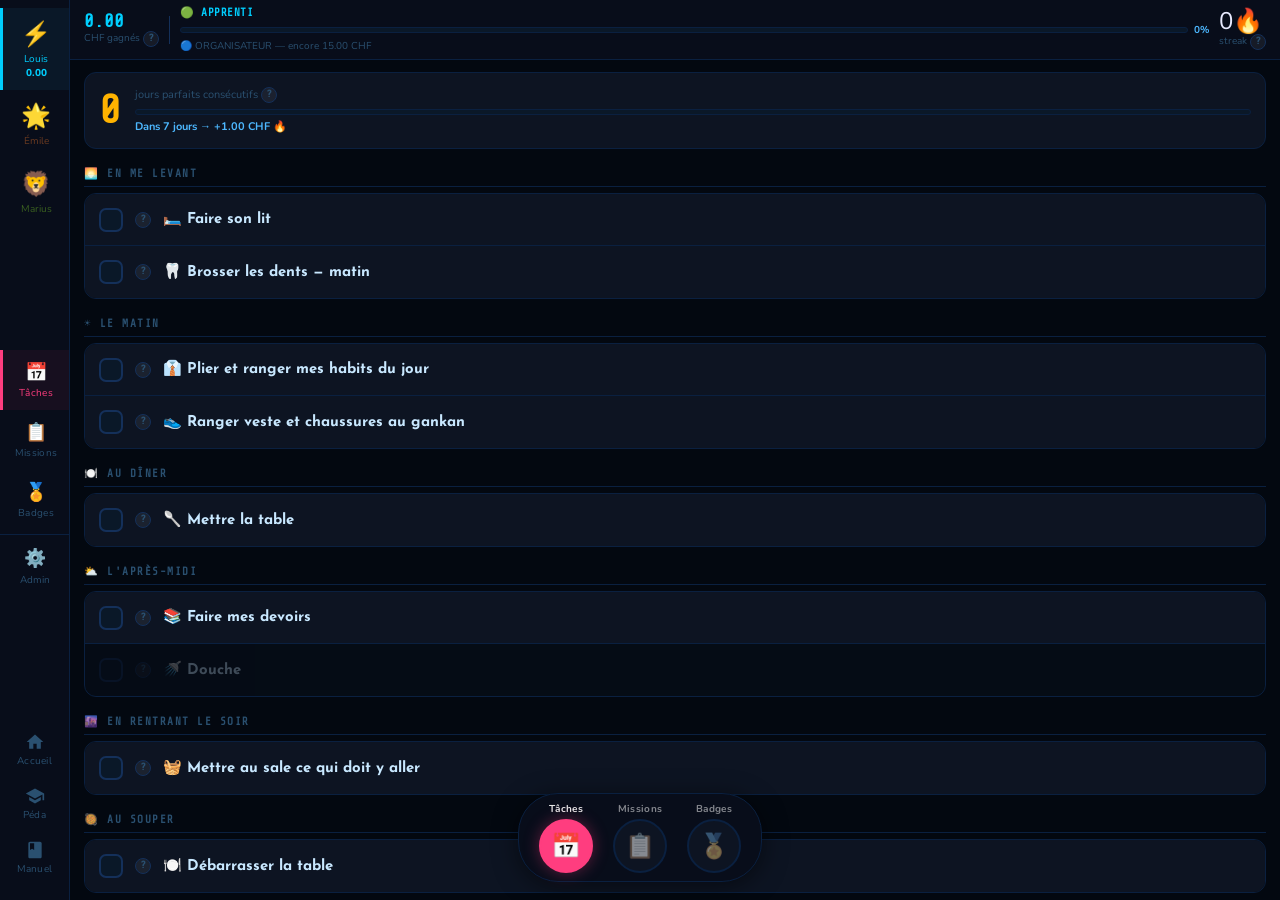
==== app.html @ 3df0d524 "Deploy from MissionsHeroes@04bb493" ====
<!DOCTYPE html>
<html lang="fr">
<head>
  <meta charset="UTF-8">
  <meta name="viewport" content="width=device-width, initial-scale=1.0, user-scalable=no">
  <meta name="mobile-web-app-capable" content="yes">
  <meta name="apple-mobile-web-app-capable" content="yes">
  <meta name="theme-color" content="#00cfff">
  <title>Missions Heroes</title>
  <link rel="icon" href="data:image/svg+xml,<svg xmlns='http://www.w3.org/2000/svg' viewBox='0 0 100 100'><text y='.9em' font-size='90'>⚡</text></svg>">
  <link rel="manifest" href="manifest.json">
  <link rel="apple-touch-icon" href="icons/icon-192.png">
  <link href="https://fonts.googleapis.com/css2?family=Share+Tech+Mono&family=Josefin+Sans:wght@300;600&family=Righteous&family=Nunito:wght@400;700;800&family=Baloo+2:wght@400;700&family=Patrick+Hand&family=Geist:wght@600&family=Roboto+Condensed:wght@300&family=Open+Sans&display=swap" rel="stylesheet">
  <link rel="stylesheet" href="css/base.css">
  <link rel="stylesheet" href="css/themes.css">
  <link rel="stylesheet" href="css/layout.css">
  <link rel="stylesheet" href="css/components.css">
  <link rel="stylesheet" href="css/backoffice.css">
  <link rel="stylesheet" href="css/modal.css">
  <style>
    .qnav{position:fixed;top:8px;right:8px;display:flex;gap:5px;z-index:100}
    .qnav a{display:flex;align-items:center;justify-content:center;width:32px;height:32px;border-radius:50%;background:#080d1a;border:1px solid var(--brd,#0a2040);text-decoration:none;transition:border-color .2s,transform .15s,box-shadow .2s}
    .qnav a:hover{border-color:var(--hi,#00cfff);transform:scale(1.1);box-shadow:0 0 12px rgba(0,207,255,.2)}
    .qnav svg{width:16px;height:16px;fill:var(--muted,#2a5070);transition:fill .2s}
    .qnav a:hover svg{fill:var(--hi,#00cfff)}
    @media(orientation:landscape)and (min-width:700px){.qnav{display:none}}
  </style>
  <script defer src="https://analytics.iteract.ch/script.js"
    data-website-id=""></script>
  <script>
    document.querySelector('[data-website-id]').dataset.websiteId =
      location.hostname === 'missionsheroes.iteract.ch'
        ? '03001dbe-81f6-4b23-8f95-ed7e207df4ad'
        : '4483a812-2f12-49d3-9d0b-b7014df81b40';
  </script>
</head>
<body>

<nav class="qnav">
  <a href="index.html" title="Accueil"><svg viewBox="0 0 24 24"><path d="M10 20v-6h4v6h5v-8h3L12 3 2 12h3v8z"/></svg></a>
  <a href="site/approche_pedagogique.html" title="Pédagogie"><svg viewBox="0 0 24 24"><path d="M5 13.18v4L12 21l7-3.82v-4L12 17l-7-3.82zM12 3 1 9l11 6 9-4.91V17h2V9L12 3z"/></svg></a>
  <a href="site/manuel-parents.html" title="Manuel parents"><svg viewBox="0 0 24 24"><path d="M18 2H6c-1.1 0-2 .9-2 2v16c0 1.1.9 2 2 2h12c1.1 0 2-.9 2-2V4c0-1.1-.9-2-2-2zM6 4h5v8l-2.5-1.5L6 12V4z"/></svg></a>
</nav>

<!-- ═══ Loader (visible until app is ready) ═══ -->
<div id="loader" style="position:fixed;inset:0;background:#030810;display:flex;align-items:center;justify-content:center;z-index:9999;flex-direction:column">
  <div class="loader-emoji" style="font-size:48px">⚡</div>
  <div class="loader-text" style="color:#00cfff;font-family:'Share Tech Mono',monospace;margin-top:12px;font-size:14px">Chargement...</div>
</div>

<!-- ═══ App shell ═══ -->
<div id="app" class="theme-louis">

  <!-- Sidebar (landscape only) -->
  <div id="sidebar">
    <div id="sidebar-children"></div>
    <div class="side-sep"></div>
    <div id="sidebar-sections"></div>
    <div class="side-admin" onclick="openAdmin()" title="Back office">
      <span style="font-size:var(--fs-xl)">⚙️</span>
      <span style="font-size:var(--fs-xs);color:var(--muted);display:block;margin-top:2px">Admin</span>
    </div>
    <div class="side-sep"></div>
    <div class="side-links">
      <a href="index.html" class="side-link" title="Accueil"><svg viewBox="0 0 24 24"><path d="M10 20v-6h4v6h5v-8h3L12 3 2 12h3v8z"/></svg><span>Accueil</span></a>
      <a href="site/approche_pedagogique.html" class="side-link" title="Pédagogie"><svg viewBox="0 0 24 24"><path d="M5 13.18v4L12 21l7-3.82v-4L12 17l-7-3.82zM12 3 1 9l11 6 9-4.91V17h2V9L12 3z"/></svg><span>Péda</span></a>
      <a href="site/manuel-parents.html" class="side-link" title="Manuel parents"><svg viewBox="0 0 24 24"><path d="M18 2H6c-1.1 0-2 .9-2 2v16c0 1.1.9 2 2 2h12c1.1 0 2-.9 2-2V4c0-1.1-.9-2-2-2zM6 4h5v8l-2.5-1.5L6 12V4z"/></svg><span>Manuel</span></a>
    </div>
  </div>

  <!-- Right col (portrait: full width, landscape: content area) -->
  <div id="right-col">

    <!-- Chrome -->
    <div id="chrome">
      <div id="child-tabs"></div>
      <div id="stats-bar">
        <div>
          <div class="sb-chf" id="sb-chf">0.00</div>
          <div style="font-size:var(--fs-xs);color:var(--muted);margin-top:1px">CHF gagnés <button class="tip-btn" data-tip="Total cumulé depuis le début — ne diminue pas quand tu dépenses">?</button></div>
        </div>
        <div class="sb-sep"></div>
        <div class="sb-level">
          <div class="sb-lvl-name" id="sb-lvl"></div>
          <div class="sb-prog-row">
            <div class="sb-prog-track">
              <div class="sb-prog-fill" id="sb-bar" style="width:0%"></div>
            </div>
            <div class="sb-prog-pct" id="sb-pct">0%</div>
          </div>
          <div style="font-size:var(--fs-xs);color:var(--muted);margin-top:2px" id="sb-next"></div>
        </div>
        <div>
          <div class="sb-streak" id="sb-streak">0🔥</div>
          <div class="sb-streak-lbl">streak <button class="tip-btn" data-tip="Journées parfaites consécutives — objectif configurable dans le back office">?</button></div>
        </div>
        <span id="offline-badge" style="display:none;background:#ff3d7f;color:#fff;font-size:9px;padding:2px 6px;border-radius:4px;font-weight:700;align-self:center">OFFLINE</span>
      </div>
      <div id="section-nav"></div>
    </div>

    <!-- Bottom nav -->
    <div id="bottom-nav"></div>

    <!-- Content -->
    <div id="content-wrap">
      <div id="main"></div>
    </div>

  </div>

</div>

<!-- Back office -->
<div id="backoffice"></div>

<!-- BO Modal -->
<div id="bo-modal-ov"></div>

<!-- PIN Modal -->
<div class="overlay" id="pin-ov">
  <div class="modal">
    <div class="modal-icon">🔐</div>
    <div class="modal-title">CODE PARENT</div>
    <div class="modal-sub" id="pin-lbl"></div>
    <div class="pin-dots">
      <div class="pin-dot" id="d0"></div><div class="pin-dot" id="d1"></div>
      <div class="pin-dot" id="d2"></div><div class="pin-dot" id="d3"></div>
    </div>
    <div class="pin-err" id="pin-err"></div>
    <div class="keypad">
      <button class="k-btn" onclick="kp('1')">1</button><button class="k-btn" onclick="kp('2')">2</button><button class="k-btn" onclick="kp('3')">3</button>
      <button class="k-btn" onclick="kp('4')">4</button><button class="k-btn" onclick="kp('5')">5</button><button class="k-btn" onclick="kp('6')">6</button>
      <button class="k-btn" onclick="kp('7')">7</button><button class="k-btn" onclick="kp('8')">8</button><button class="k-btn" onclick="kp('9')">9</button>
      <button class="k-btn ghost"></button><button class="k-btn" onclick="kp('0')">0</button><button class="k-btn" onclick="kpDel()">⌫</button>
    </div>
    <div id="pin-actions" style="display:none;margin-bottom:12px">
      <div style="font-size:var(--fs-sm);color:#2a5070;margin-bottom:8px">PIN correct — que faire ?</div>
      <div style="display:flex;gap:8px">
        <button style="flex:1;padding:12px;background:#00e676;color:#000;border:none;border-radius:10px;font-family:var(--font-body,'Nunito',sans-serif);font-size:var(--fs-lg);font-weight:800;cursor:pointer" onclick="pinAction('validate')">✅ Valider</button><button class="tip-btn" data-tip="Confirmer que la mission est faite — les CHF sont crédités" style="margin-left:4px">?</button>
        <button style="flex:1;padding:12px;background:rgba(255,179,0,.15);color:#ffb300;border:1px solid #ffb300;border-radius:10px;font-family:var(--font-body,'Nunito',sans-serif);font-size:var(--fs-lg);font-weight:800;cursor:pointer" onclick="pinAction('redo')">↩️ Refaire</button><button class="tip-btn" data-tip="La mission repasse à faire — rien n'est crédité" style="margin-left:4px">?</button>
      </div>
    </div>
    <button class="btn-cancel" onclick="closePin()">Annuler</button>
  </div>
</div>

<div class="toast" id="toast"></div>

<script src="js/config.js"></script>
<script src="js/storage.js"></script>
<script src="js/data.js"></script>
<script src="js/migration.js"></script>
<script src="js/state.js"></script>
<script src="js/helpers.js"></script>
<script src="js/emoji-picker.js"></script>
<script src="js/render.js"></script>
<script src="js/backoffice.js"></script>
<script src="js/actions.js"></script>
<script src="js/app.js"></script>
</body>
</html>
---- css/base.css ----
/* ══════════════════════════════════════════════
   FONT-SIZE SCALE (7 levels, min 10px)
══════════════════════════════════════════════ */
:root {
  --fs-hero: 40px;
  --fs-xxl: 24px;
  --fs-xl: 18px;
  --fs-lg: 15px;
  --fs-base: 13px;
  --fs-sm: 11px;
  --fs-xs: 10px;
}

/* ══════════════════════════════════════════════
   RESET & BASE
══════════════════════════════════════════════ */
*,*::before,*::after{box-sizing:border-box;margin:0;padding:0;-webkit-tap-highlight-color:transparent}
html,body{width:100%;height:100%;overflow:hidden;background:#030810}
body{font-family:'Nunito',sans-serif;color:#e8eaff;font-size:19px}

/* Scrollbar */
::-webkit-scrollbar { width: 3px; }
::-webkit-scrollbar-track { background: transparent; }
::-webkit-scrollbar-thumb { background: #0a2040; border-radius: 2px; }

/* ── Font-size utilities ─────────────────── */
.fs-hero { font-size: var(--fs-hero) !important; }
.fs-xxl  { font-size: var(--fs-xxl) !important; }
.fs-xl   { font-size: var(--fs-xl) !important; }
.fs-lg   { font-size: var(--fs-lg) !important; }
.fs-base { font-size: var(--fs-base) !important; }
.fs-sm   { font-size: var(--fs-sm) !important; }
.fs-xs   { font-size: var(--fs-xs) !important; }
---- css/themes.css ----
/* ══════════════════════════════════════════════
   CHILD THEMES
   Each child has their own CSS palette
══════════════════════════════════════════════ */

/* Louis — Techno Blue */
.theme-louis {
  --bg:       #030810;
  --surf:     #080d1a;
  --card:     #0d1422;
  --brd:      #0a2040;
  --brd2:     #14305a;
  --hi:       #00cfff;
  --hi2:      #0088ff;
  --hi3:      #4db8ff;
  --acc:      #ff3d7f;
  --gold:     #00cfff;
  --text:     #c8e8ff;
  --muted:    #2a5070;
  --dim:      #0a1828;
  --bar:      linear-gradient(90deg,#003a8c,#0088ff,#00cfff);
  --lvlcolor: #00cfff;
  --font-title: 'Share Tech Mono', monospace;
  --font-body:  'Josefin Sans', sans-serif;
  --success:  #00e676;
  --danger:   #ff3d7f;
  --warning:  #ffb300;
}

/* Emile — Adventure Orange */
.theme-emile {
  --bg:       #1e0e06;
  --surf:     #2a1206;
  --card:     #331608;
  --brd:      #4a2010;
  --brd2:     #6a3020;
  --hi:       #ff9a40;
  --hi2:      #ff7a30;
  --hi3:      #ffb870;
  --acc:      #ff3d7f;
  --gold:     #ffb300;
  --text:     #ffd8a8;
  --muted:    #6a3a20;
  --dim:      #1e0e06;
  --bar:      linear-gradient(90deg,#8b3a10,#c04a10,#ff7a30);
  --lvlcolor: #ff9a40;
  --font-title: 'Righteous', sans-serif;
  --font-body:  'Nunito', sans-serif;
  --success:  #00e676;
  --danger:   #ff3d7f;
  --warning:  #ffb300;
}

/* Marius — Spring Farm */
.theme-marius {
  --bg:       #0e1a08;
  --surf:     #131f0a;
  --card:     #182610;
  --brd:      #2a5018;
  --brd2:     #3a6e20;
  --hi:       #8de84a;
  --hi2:      #5ab828;
  --hi3:      #c0f070;
  --acc:      #ff3d7f;
  --gold:     #e8d040;
  --text:     #c8f0a0;
  --muted:    #3a6020;
  --dim:      #0e1a08;
  --bar:      linear-gradient(90deg,#1a5010,#3a9020,#8de84a);
  --lvlcolor: #8de84a;
  --font-title: 'Baloo 2', sans-serif;
  --font-body:  'Patrick Hand', sans-serif;
  --success:  #00e676;
  --danger:   #ff3d7f;
  --warning:  #ffb300;
}
---- css/layout.css ----
/* ══════════════════════════════════════════════
   APP SHELL
══════════════════════════════════════════════ */
#app {
  display: flex;
  flex-direction: column;
  height: 100vh;
  background: var(--bg,#030810);
  transition: background .3s;
}

/* ── CHROME FIXE ─────────────────────────────── */
#chrome {
  flex-shrink: 0;
  display: flex;
  flex-direction: column;
  background: var(--surf,#080d1a);
  border-bottom: 1px solid var(--brd,#0a2040);
  z-index: 10;
  padding-top: 10px;
}

/* ── TOP NAV — child round buttons + admin ── */
#child-tabs {
  display: flex;
  align-items: flex-end;
  justify-content: center;
  gap: 14px;
  padding: 0 16px 10px;
}

.ctab-wrap {
  display: flex;
  flex-direction: column;
  align-items: center;
  gap: 3px;
  cursor: pointer;
}

.ctab {
  width: 58px;
  height: 58px;
  border-radius: 50%;
  background: var(--card,#0d1422);
  border: 2px solid var(--brd,#0a2040);
  display: flex;
  align-items: center;
  justify-content: center;
  transition: all .2s;
  position: relative;
  flex-shrink: 0;
}

.ctab.active {
  border-color: var(--hi,#00cfff);
  background: var(--dim,#0a1828);
  box-shadow: 0 0 14px rgba(0,207,255,.25), 0 0 0 3px rgba(0,207,255,.1);
}

.ctab.active::after {
  content: '';
  position: absolute;
  inset: -5px;
  border-radius: 50%;
  border: 1.5px solid var(--hi,#00cfff);
  opacity: .4;
  animation: ring-pulse 2s ease-in-out infinite;
}

@keyframes ring-pulse {
  0%,100% { transform: scale(1);    opacity: .4; }
  50%      { transform: scale(1.08); opacity: .15; }
}

.ctab-em  { font-size: var(--fs-xxl); line-height: 1; display: block; }
.ctab-nm  { font-size: var(--fs-xs); font-weight: 700; color: var(--muted,#2a5070); letter-spacing: .3px; display: block; }
.ctab-chf { font-size: var(--fs-xs); font-weight: 800; display: block; }
.ctab.active .ctab-nm { color: var(--hi,#00cfff); }

/* Admin parent button — uses BO theme colors via inline styles */
#admin-round {
  width: 58px;
  height: 58px;
  border-radius: 50%;
  background: var(--card,#0d1422);
  border: 2px solid var(--brd,#0a2040);
  display: flex;
  align-items: center;
  justify-content: center;
  transition: all .2s;
  flex-shrink: 0;
}

#admin-round:active { box-shadow: 0 0 12px rgba(255,179,0,.3); }
.ar-em  { font-size: var(--fs-xl); line-height: 1; }

/* Stats bar */
#stats-bar {
  display: flex;
  align-items: center;
  gap: 10px;
  padding: 10px 14px 8px;
  max-width: 100%;
  margin: 0 auto;
  width: 100%;
}

.sb-chf {
  font-family: var(--font-title,'Share Tech Mono',monospace);
  font-size: var(--fs-xxl);
  font-weight: 700;
  color: var(--hi,#00cfff);
  line-height: 1;
  white-space: nowrap;
}

.sb-sep {
  width: 1px;
  height: 28px;
  background: var(--brd2,#14305a);
  flex-shrink: 0;
}

.sb-level {
  flex: 1;
  min-width: 0;
}

.sb-lvl-name {
  font-family: var(--font-title,'Share Tech Mono',monospace);
  font-size: var(--fs-sm);
  font-weight: 700;
  color: var(--hi,#00cfff);
  letter-spacing: .5px;
  white-space: nowrap;
  overflow: hidden;
  text-overflow: ellipsis;
}

.sb-prog-row {
  display: flex;
  justify-content: space-between;
  align-items: center;
  gap: 6px;
  margin-top: 4px;
}

.sb-prog-track {
  flex: 1;
  height: 6px;
  background: var(--dim,#0a1828);
  border-radius: 3px;
  overflow: hidden;
  border: 1px solid var(--brd,#0a2040);
}

.sb-prog-fill {
  height: 100%;
  background: var(--bar);
  border-radius: 3px;
  box-shadow: 0 0 6px rgba(0,207,255,.3);
  transition: width .8s cubic-bezier(.4,0,.2,1);
}

.sb-prog-pct {
  font-size: var(--fs-xs);
  color: var(--hi3,#4db8ff);
  white-space: nowrap;
  font-weight: 700;
}

.sb-streak {
  font-size: var(--fs-xxl);
  line-height: 1;
  flex-shrink: 0;
}

.sb-streak-lbl {
  font-size: var(--fs-xs);
  color: var(--muted,#2a5070);
  text-align: center;
  margin-top: 1px;
}

/* Section nav — hidden, replaced by bottom nav */
#section-nav { display: none; }

/* ── BOTTOM NAV — 3 round section buttons ── */
#bottom-nav {
  position: fixed;
  bottom: 18px;
  left: 50%;
  transform: translateX(-50%);
  display: flex;
  gap: 20px;
  align-items: center;
  z-index: 50;
  background: var(--surf,#080d1a);
  border: 1px solid var(--brd,#0a2040);
  border-radius: 40px;
  padding: 8px 20px;
  box-shadow: 0 4px 24px rgba(0,0,0,.5);
  backdrop-filter: blur(8px);
}

.bnav-wrap {
  display: flex;
  flex-direction: column;
  align-items: center;
  gap: 3px;
  cursor: pointer;
}

.bnav-btn {
  width: 54px;
  height: 54px;
  border-radius: 50%;
  background: var(--card,#0d1422);
  border: 2px solid var(--brd,#0a2040);
  display: flex;
  align-items: center;
  justify-content: center;
  transition: all .2s;
  flex-shrink: 0;
}

.bnav-btn.active {
  background: var(--acc,#ff3d7f);
  border-color: var(--acc,#ff3d7f);
  box-shadow: 0 0 16px rgba(255,61,127,.35);
}

.bnav-btn.active .bnav-em { filter: none; }
.bnav-btn:not(.active) .bnav-em { filter: grayscale(.5); opacity: .5; }

.bnav-em  { font-size: var(--fs-xxl); line-height: 1; display: block; transition: all .2s; }
.bnav-lbl { font-size: var(--fs-xs); font-weight: 700; color: rgba(255,255,255,.5); display: block; letter-spacing: .3px; }
.bnav-lbl.active { color: rgba(255,255,255,.9); }

/* ── CONTENT AREA ────────────────────────────── */
#content-wrap {
  flex: 1;
  overflow: hidden;
  display: flex;
  position: relative;
}

#main {
  flex: 1;
  overflow-y: auto;
  overflow-x: hidden;
  -webkit-overflow-scrolling: touch;
}

.tab-pane { display: none; padding: 12px 14px 120px; max-width: 100%; margin: 0 auto; width: 100%; }
.tab-pane.active { display: block; }

/* ══════════════════════════════════════════════
   LANDSCAPE MODE — Sidebar left + compact top bar
══════════════════════════════════════════════ */
@media (orientation: landscape) {
  #app { flex-direction: row; }

  #sidebar {
    display: flex;
    flex-direction: column;
    width: 70px;
    flex-shrink: 0;
    background: var(--surf,#080d1a);
    border-right: 1px solid var(--brd,#0a2040);
    z-index: 10;
    padding: 8px 0;
  }

  .side-child {
    padding: 10px 6px;
    text-align: center;
    cursor: pointer;
    border-left: 3px solid transparent;
    transition: all .2s;
  }

  .side-child.active {
    border-left-color: var(--hi,#00cfff);
    background: rgba(0,207,255,.06);
  }

  .side-child-em  { font-size: var(--fs-xxl); display: block; }
  .side-child-nm  { font-size: var(--fs-xs); color: var(--muted,#2a5070); margin-top: 2px; display: block; }
  .side-child-chf { font-size: var(--fs-xs); color: var(--gold,#00cfff); font-weight: 800; display: block; }
  .side-child.active .side-child-nm { color: var(--hi,#00cfff); }

  .side-sep { flex: 1; }

  .side-section {
    padding: 10px 6px;
    text-align: center;
    cursor: pointer;
    border-left: 3px solid transparent;
    transition: all .2s;
  }

  .side-section.active {
    border-left-color: var(--acc,#ff3d7f);
    background: rgba(255,61,127,.06);
  }

  .side-section-em  { font-size: var(--fs-xl); display: block; }
  .side-section-lbl { font-size: var(--fs-xs); color: var(--muted,#2a5070); margin-top: 2px; display: block; letter-spacing: .3px; }
  .side-section.active .side-section-lbl { color: var(--acc,#ff3d7f); }

  .side-admin {
    padding: 10px 6px;
    text-align: center;
    cursor: pointer;
    border-top: 1px solid var(--brd,#0a2040);
    margin-top: 4px;
  }

  .side-links {
    padding: 4px 6px 8px;
    display: flex;
    flex-direction: column;
    gap: 2px;
  }
  .side-link {
    display: flex;
    flex-direction: column;
    align-items: center;
    padding: 8px 4px;
    text-decoration: none;
    border-radius: 6px;
    transition: background .15s;
  }
  .side-link:hover { background: rgba(0,207,255,.08); }
  .side-link svg { width: 20px; height: 20px; fill: var(--muted,#2a5070); transition: fill .2s; }
  .side-link:hover svg { fill: var(--hi,#00cfff); }
  .side-link span { font-size: var(--fs-xs); color: var(--muted,#2a5070); margin-top: 2px; display: block; letter-spacing: .3px; transition: color .2s; }
  .side-link:hover span { color: var(--hi,#00cfff); }

  /* Right column */
  #right-col {
    flex: 1;
    display: flex;
    flex-direction: column;
    overflow: hidden;
    min-width: 0;
  }

  #chrome {
    padding: 6px 14px 6px;
    flex-direction: row;
    align-items: center;
    gap: 12px;
  }

  #child-tabs  { display: none; }
  #section-nav { display: none; }

  #stats-bar {
    flex: 1;
    padding: 0;
  }

  .sb-chf { font-size: var(--fs-xl); }
}

/* Portrait: hide sidebar */
@media (orientation: portrait) {
  #sidebar    { display: none; }
  #right-col  { display: contents; }
}
---- css/components.css ----
/* ══════════════════════════════════════════════
   ACCORDION LEVELS
══════════════════════════════════════════════ */
.acc-level {
  margin-bottom: 10px;
  border-radius: 12px;
  overflow: hidden;
  border: 1px solid var(--brd,#0a2040);
}

.acc-hdr {
  display: flex;
  align-items: center;
  gap: 8px;
  padding: 12px 14px;
  cursor: pointer;
  background: var(--card,#0d1422);
  user-select: none;
  transition: background .15s;
  -webkit-tap-highlight-color: transparent;
  min-height: 52px;
}

.acc-hdr:active { background: var(--dim,#0a1828); }
.acc-level.locked .acc-hdr { opacity: .5; }

.acc-dot {
  width: 8px; height: 8px;
  border-radius: 50%;
  flex-shrink: 0;
}

.acc-title {
  font-family: var(--font-title,'Share Tech Mono',monospace);
  font-size: var(--fs-sm);
  font-weight: 700;
  letter-spacing: 1.5px;
  flex: 1;
}

.acc-pill {
  font-size: var(--fs-sm);
  color: var(--muted,#2a5070);
  background: var(--dim,#0a1828);
  border: 1px solid var(--brd,#0a2040);
  border-radius: 20px;
  padding: 2px 8px;
  font-weight: 700;
  white-space: nowrap;
}

.acc-chevron {
  font-size: var(--fs-sm);
  color: var(--muted,#2a5070);
  transition: transform .25s;
  margin-left: 2px;
  flex-shrink: 0;
}

.acc-level.open .acc-chevron { transform: rotate(180deg); }

.acc-body {
  display: none;
  background: var(--surf,#080d1a);
  padding: 6px 8px 8px;
}

.acc-level.open .acc-body { display: block; }

/* Milestone banner */
.ms-banner {
  background: rgba(255,179,0,.07);
  border: 1px solid rgba(255,179,0,.25);
  border-radius: 8px;
  padding: 8px 10px;
  font-size: var(--fs-sm);
  color: var(--warning,#ffb300);
  margin-bottom: 6px;
  line-height: 1.4;
  display: flex;
  gap: 6px;
}

/* Degression alert (used in BO validation) */
.bo-alerte-deg {
  background: rgba(255,179,0,.06);
  border: 1px solid rgba(255,179,0,.2);
  border-radius: 10px;
  padding: 12px 14px;
  font-size: var(--fs-base);
  color: var(--warning,#ffb300);
  margin-bottom: 12px;
  line-height: 1.5;
}
.bo-alerte-msg { margin-top: 4px; color: var(--text); font-size: var(--fs-sm); }
.bo-alerte-conseil { margin-top: 8px; font-size: var(--fs-sm); color: var(--muted); font-style: italic; }

/* ══════════════════════════════════════════════
   MISSION CARDS
══════════════════════════════════════════════ */
.m-card {
  background: var(--card,#0d1422);
  border: 1px solid var(--brd,#0a2040);
  border-radius: 10px;
  padding: 11px 12px;
  display: flex;
  align-items: center;
  gap: 10px;
  margin-bottom: 6px;
  transition: background .15s;
  min-height: 56px;
}

.m-card.done { background: rgba(0,40,20,.5); }

.cat-pip {
  width: 8px; height: 8px;
  border-radius: 50%;
  flex-shrink: 0;
  box-shadow: 0 0 5px currentColor;
}

.m-body { flex: 1; min-width: 0; }

.m-name {
  font-family: var(--font-body,'Josefin Sans',sans-serif);
  font-size: var(--fs-lg);
  font-weight: 700;
  line-height: 1.35;
  color: var(--text,#c8e8ff);
}

.m-card.done .m-name { color: var(--muted,#2a5070); text-decoration: line-through; }

.m-tags {
  display: flex;
  gap: 5px;
  margin-top: 3px;
  align-items: center;
  flex-wrap: wrap;
}

.tag { font-size: var(--fs-xs); font-family: var(--font-body,'Josefin Sans',sans-serif); padding: 1px 5px; border-radius: 10px; font-weight: 700; }
.tag-cat   { color: var(--muted,#2a5070); }
.tag-ms    { background: rgba(255,179,0,.12); color: var(--warning,#ffb300); border: 1px solid rgba(255,179,0,.25); }
.tag-sec   { background: rgba(200,120,255,.15); color: #d580ff; border: 1px solid rgba(200,120,255,.35); }
.m-meta { display:flex; align-items:center; gap:6px; margin-top:3px; flex-wrap:wrap; }
.m-stars { font-size:var(--fs-xs); line-height:1; }

.m-right {
  display: flex;
  flex-direction: column;
  align-items: flex-end;
  gap: 5px;
  flex-shrink: 0;
}

.m-chf {
  font-family: var(--font-title,'Share Tech Mono',monospace);
  font-size: var(--fs-base);
  font-weight: 700;
  color: var(--gold,#00cfff);
  white-space: nowrap;
}

.m-card.done .m-chf { color: var(--muted,#2a5070); }

/* Buttons */
.m-btn {
  padding: 7px 13px;
  border-radius: 8px;
  border: none;
  cursor: pointer;
  font-family: var(--font-body,'Josefin Sans',sans-serif);
  font-size: var(--fs-sm);
  font-weight: 800;
  transition: all .15s;
  white-space: nowrap;
  min-height: 34px;
  letter-spacing: .3px;
}

.btn-todo { background: var(--hi,#00cfff); color: #000; }
.btn-todo:active { transform: scale(.96); }

.btn-pend {
  background: rgba(255,179,0,.1);
  color: var(--warning,#ffb300);
  border: 1px solid var(--warning,#ffb300);
  animation: pls 1.5s ease-in-out infinite;
}

@keyframes pls {
  0%,100% { box-shadow: 0 0 3px rgba(255,179,0,.3); }
  50%      { box-shadow: 0 0 8px rgba(255,179,0,.7); }
}

.btn-done { background: transparent; color: var(--success,#00e676); border: 1px solid rgba(0,230,118,.25); cursor: default; }
.btn-lock { background: var(--dim,#0a1828); color: var(--muted,#2a5070); border: 1px solid var(--brd,#0a2040); cursor: default; }

/* ══════════════════════════════════════════════
   DAILY TAB
══════════════════════════════════════════════ */
.streak-card {
  background: var(--card,#0d1422);
  border: 1px solid var(--brd,#0a2040);
  border-radius: 12px;
  padding: 14px;
  display: flex;
  align-items: center;
  gap: 14px;
  margin-bottom: 12px;
}

.streak-big {
  font-family: var(--font-title,'Share Tech Mono',monospace);
  font-size: var(--fs-hero);
  font-weight: 900;
  color: var(--warning,#ffb300);
  line-height: 1;
}

.streak-right { flex: 1; }
.streak-lbl { font-size: var(--fs-sm); color: var(--muted,#2a5070); margin-bottom: 6px; }

.daily-group { margin-bottom: 12px; }
.dg-title {
  font-family: var(--font-title,'Share Tech Mono',monospace);
  font-size: var(--fs-sm);
  font-weight: 700;
  letter-spacing: 1.5px;
  color: var(--muted,#2a5070);
  padding: 6px 0 6px;
  border-bottom: 1px solid var(--brd,#0a2040);
  margin-bottom: 6px;
}

.daily-cards { border-radius: 12px; overflow: hidden; border: 1px solid var(--brd,#0a2040); }

.d-card {
  display: flex;
  align-items: center;
  gap: 12px;
  padding: 13px 14px;
  background: var(--card,#0d1422);
  border-bottom: 1px solid var(--brd,#0a2040);
  cursor: pointer;
  user-select: none;
  transition: background .15s;
  min-height: 52px;
}

.d-card:last-child { border-bottom: none; }
.d-card:active { background: var(--dim,#0a1828); }
.d-card.checked { background: rgba(0,40,20,.4); }
.d-card.na { opacity: .3; pointer-events: none; }
.d-card.pend { border-left: 3px solid var(--warning,#ffb300); }

.d-check {
  width: 24px; height: 24px;
  border-radius: 7px;
  border: 2px solid var(--brd2,#14305a);
  display: flex; align-items: center; justify-content: center;
  flex-shrink: 0;
  font-size: var(--fs-lg);
  transition: all .2s;
  background: var(--dim,#0a1828);
}

.d-card.checked .d-check {
  background: var(--success,#00e676);
  border-color: var(--success,#00e676);
  box-shadow: 0 0 8px rgba(0,230,118,.4);
}

.d-card.pend .d-check {
  background: rgba(255,179,0,.1);
  border-color: var(--warning,#ffb300);
  box-shadow: 0 0 6px rgba(255,179,0,.3);
}

.d-label {
  flex: 1;
  font-family: var(--font-body,'Josefin Sans',sans-serif);
  font-size: var(--fs-lg);
  font-weight: 700;
  line-height: 1.3;
  color: var(--text,#c8e8ff);
}

.d-card.checked .d-label { color: var(--muted,#2a5070); text-decoration: line-through; }

/* ══════════════════════════════════════════════
   BADGES TAB
══════════════════════════════════════════════ */
.badge-cat-title {
  font-family: var(--font-title,'Share Tech Mono',monospace);
  font-size: var(--fs-sm);
  font-weight: 700;
  letter-spacing: 1.5px;
  color: var(--muted,#2a5070);
  padding: 10px 0 6px;
  border-bottom: 1px solid var(--brd,#0a2040);
  margin-bottom: 8px;
  display: flex;
  justify-content: space-between;
  align-items: center;
}

.badge-secret-note { font-size: var(--fs-xs); color: #b388ff; }
.badges-grid { display: grid; grid-template-columns: repeat(auto-fill,minmax(100px,1fr)); gap: 8px; margin-bottom: 16px; }

.badge-card {
  background: var(--card,#0d1422);
  border: 1px solid var(--brd,#0a2040);
  border-radius: 12px;
  padding: 12px 8px;
  text-align: center;
  transition: all .25s;
}

.badge-card.earned {
  border-color: #ffd700;
  background: rgba(255,215,0,.05);
  box-shadow: 0 0 12px rgba(255,215,0,.12);
}

.badge-card:not(.earned) { filter: grayscale(.8); opacity: .35; }
.badge-card.earned .b-em { animation: bob 3s ease-in-out infinite; }
@keyframes bob { 0%,100%{transform:translateY(0)} 50%{transform:translateY(-4px)} }
.b-em  { font-size: var(--fs-xxl); display: block; margin-bottom: 5px; }
.b-nm  { font-family: var(--font-body,'Josefin Sans',sans-serif); font-size: var(--fs-xs); font-weight: 800; line-height: 1.3; color: var(--text,#c8e8ff); }
.b-st  { font-size: var(--fs-xs); color: var(--muted,#2a5070); margin-top: 2px; }
.badge-card.earned .b-st { color: #ffd700; }

/* ══════════════════════════════════════════════
   COMING SOON
══════════════════════════════════════════════ */
.soon {
  display: flex;
  flex-direction: column;
  align-items: center;
  justify-content: center;
  min-height: 60vh;
  text-align: center;
  padding: 40px 24px;
}

.soon-em  { font-size: 72px; margin-bottom: 16px; animation: float 4s ease-in-out infinite; }
@keyframes float { 0%,100%{transform:translateY(0) rotate(0)} 33%{transform:translateY(-10px) rotate(-3deg)} 66%{transform:translateY(-5px) rotate(3deg)} }
.soon-nm  { font-family: var(--font-title,'Share Tech Mono',monospace); font-size: var(--fs-xxl); font-weight: 900; color: var(--hi,#00cfff); margin-bottom: 6px; }
.soon-pill { display: inline-block; background: var(--card,#0d1422); border: 1px solid var(--brd,#0a2040); border-radius: 20px; padding: 6px 16px; font-size: var(--fs-base); color: var(--muted,#2a5070); margin-top: 14px; }

/* ══════════════════════════════════════════════
   TOOLTIPS — tap-to-reveal ? button
══════════════════════════════════════════════ */
.tip-wrap { position: relative; display: inline-flex; align-items: center; gap: 4px; }

.tip-btn {
  width: 16px; height: 16px; border-radius: 50%;
  background: rgba(255,255,255,.06); border: 1px solid var(--brd2,#14305a);
  color: var(--muted,#2a5070); font-size: 10px; font-weight: 700;
  display: inline-flex; align-items: center; justify-content: center;
  cursor: pointer; flex-shrink: 0; padding: 0;
  font-family: var(--font-body,'Nunito',sans-serif);
  transition: all .15s; vertical-align: middle;
  line-height: 1;
  position: relative; z-index: 5;
}
.tip-btn:active, .tip-btn.open {
  background: var(--hi,#00cfff); color: #000; border-color: var(--hi,#00cfff);
}

.tip-bubble {
  position: fixed;
  background: rgba(0,0,0,.92); color: #fff;
  padding: 10px 14px; border-radius: 10px;
  font-size: var(--fs-xs,11px); line-height: 1.5;
  max-width: 280px; width: max-content;
  white-space: normal; text-align: center;
  pointer-events: none; z-index: 200;
  box-shadow: 0 4px 16px rgba(0,0,0,.4);
}
---- css/backoffice.css ----
/* ══════════════════════════════════════════════
   BACK OFFICE
══════════════════════════════════════════════ */
#backoffice {
  display: none;
  position: fixed; inset: 0;
  z-index: 90;
  background: var(--bg,#030810);
  color: var(--text,#c8e8ff);
  font-family: var(--font-body, 'Nunito', sans-serif);
  overflow-y: auto;
}

#backoffice.open { display: flex; flex-direction: column; }

.bo-hdr {
  background: var(--surf,#080d1a);
  border-bottom: 1px solid var(--brd,#0a2040);
  padding: 14px 16px;
  display: flex;
  align-items: center;
  gap: 10px;
  position: sticky; top: 0; z-index: 5;
}

.bo-title { font-family: var(--font-title, 'Share Tech Mono', monospace); font-size: var(--fs-lg); font-weight: 700; color: var(--warning,#ffb300); flex: 1; }
.bo-close { background: none; border: 1px solid var(--brd,#0a2040); color: var(--text,#c8e8ff); padding: 7px 14px; border-radius: 8px; cursor: pointer; font-family: var(--font-body, 'Nunito', sans-serif); font-weight: 700; font-size: var(--fs-base); }
.bo-sec { padding: 16px; }
.bo-sec-title { font-family: var(--font-title, 'Share Tech Mono', monospace); font-size: var(--fs-sm); font-weight: 700; color: var(--hi,#00cfff); letter-spacing: 1px; margin-bottom: 12px; padding-bottom: 6px; border-bottom: 1px solid var(--brd,#0a2040); }
.bo-row { display: flex; align-items: center; justify-content: space-between; padding: 11px 12px; background: var(--card,#0d1422); border-radius: 9px; margin-bottom: 6px; border: 1px solid var(--brd,#0a2040); gap: 10px; }
.bo-lbl { font-size: var(--fs-base); font-weight: 700; flex: 1; }
.bo-sub { font-size: var(--fs-sm); color: var(--muted,#2a5070); margin-top: 1px; }
.bo-input { background: var(--surf,#080d1a); border: 1px solid var(--brd,#0a2040); color: var(--text,#c8e8ff); border-radius: 6px; padding: 6px 8px; font-family: var(--font-body, 'Nunito', sans-serif); font-size: var(--fs-base); font-weight: 700; width: 72px; text-align: center; }
.bo-input:focus { outline: none; border-color: var(--hi,#00cfff); }
.bo-toggle { width: 46px; height: 26px; background: var(--dim,#0a1828); border-radius: 13px; position: relative; cursor: pointer; border: none; flex-shrink: 0; transition: background .2s; }
.bo-toggle.on { background: var(--success,#00e676); }
.bo-toggle::after { content: ''; position: absolute; top: 3px; left: 3px; width: 20px; height: 20px; background: #fff; border-radius: 50%; transition: transform .2s; }
.bo-toggle.on::after { transform: translateX(20px); }
.bo-btn { width: 100%; padding: 12px; border: none; border-radius: 9px; font-family: var(--font-body, 'Nunito', sans-serif); font-size: var(--fs-base); font-weight: 800; cursor: pointer; margin-bottom: 6px; transition: all .15s; }
.bo-btn:active { transform: scale(.98); }
.bo-btn-danger { background: rgba(139,0,0,.3); color: var(--danger,#ff3d7f); border: 1px solid #8b0000; }
.bo-btn-warn   { background: rgba(255,179,0,.08); color: var(--warning,#ffb300); border: 1px solid rgba(255,179,0,.3); }
.bo-mlist { max-height: 360px; overflow-y: auto; }
.bo-m-row { display: flex; align-items: center; gap: 8px; padding: 9px 10px; background: var(--card,#0d1422); border-radius: 9px; margin-bottom: 4px; border: 1px solid var(--brd,#0a2040); }
.bo-m-id { font-size: var(--fs-xs); color: var(--muted,#2a5070); width: 28px; flex-shrink: 0; }
.review-day { background: var(--card,#0d1422); border: 1px solid var(--brd,#0a2040); border-radius: 12px; overflow: hidden; margin-bottom: 8px; }
.review-hd { background: var(--surf,#080d1a); padding: 9px 12px; font-size: var(--fs-base); font-weight: 700; display: flex; justify-content: space-between; align-items: center; cursor: pointer; user-select: none; }
.review-hd:active { background: var(--dim,#0a1828); }
.review-body { /* accordion body — shown only when expanded */ }
.review-task { display: flex; align-items: center; gap: 8px; padding: 9px 12px; border-top: 1px solid var(--brd,#0a2040); cursor: pointer; min-height: 46px; }
.review-task input { width: 18px; height: 18px; accent-color: var(--success,#00e676); flex-shrink: 0; }
.review-task label { font-size: var(--fs-base); cursor: pointer; flex: 1; }
.review-task-pending { background: rgba(255,179,0,.06); }
.review-chevron { font-size: var(--fs-xs); color: var(--muted,#2a5070); transition: transform .2s; }
.review-chevron.open { transform: rotate(180deg); }
.btn-val-inline { padding: 4px 12px; background: var(--success,#00e676); color: #000; border: none; border-radius: 6px; font-family: var(--font-body, 'Nunito', sans-serif); font-size: var(--fs-xs); font-weight: 800; cursor: pointer; white-space: nowrap; }
.btn-val-inline:active { transform: scale(.95); }
.btn-val-inline.validated { background: transparent; color: var(--success,#00e676); cursor: default; padding: 0; }
.btn-val-day { width: 100%; padding: 11px; background: var(--success,#00e676); color: #000; border: none; border-radius: 0 0 12px 12px; font-family: var(--font-body, 'Nunito', sans-serif); font-size: var(--fs-base); font-weight: 800; cursor: pointer; }
.btn-val-day.validated { background: transparent; color: var(--success,#00e676); border-top: 1px solid var(--brd,#0a2040); cursor: default; }

/* ── BO CRUD ── */
.bo-tabs-wrap{position:relative;background:var(--bg,#030810);border-bottom:1px solid var(--brd,#0a2040)}
.bo-tabs-wrap::after{content:'';position:absolute;right:0;top:0;bottom:0;width:32px;background:linear-gradient(to right,transparent,var(--bg,#030810));pointer-events:none;opacity:0;transition:opacity .2s}
.bo-tabs-wrap.can-scroll-right::after{opacity:1}
.bo-tabs-wrap::before{content:'';position:absolute;left:0;top:0;bottom:0;width:32px;background:linear-gradient(to left,transparent,var(--bg,#030810));pointer-events:none;opacity:0;transition:opacity .2s;z-index:1}
.bo-tabs-wrap.can-scroll-left::before{opacity:1}
.bo-tabs{display:flex;gap:4px;padding:8px 12px;overflow-x:auto;-webkit-overflow-scrolling:touch;scrollbar-width:none}
.bo-tabs::-webkit-scrollbar{display:none}
.bo-tab{padding:8px 12px;border-radius:8px;cursor:pointer;font-size:var(--fs-sm);font-weight:800;color:var(--muted,#2a5070);background:transparent;border:1px solid transparent;transition:all .2s;white-space:nowrap;flex-shrink:0}
.bo-tab.active{background:color-mix(in srgb,var(--hi,#00cfff) 12%,transparent);color:var(--hi,#00cfff);border-color:var(--hi,#00cfff)}
.bo-tab-content{display:none;padding:12px}.bo-tab-content.active{display:block}
.bo-form{background:var(--card,#0d1422);border:1px solid var(--brd,#0a2040);border-radius:12px;padding:14px;margin-bottom:10px}
.bo-form-title{font-family:var(--font-title, 'Share Tech Mono', monospace);font-size:var(--fs-sm);font-weight:700;color:var(--hi,#00cfff);margin-bottom:10px;letter-spacing:1px}
.bo-field{margin-bottom:8px}
.bo-field label{display:block;font-size:var(--fs-sm);color:var(--muted,#2a5070);margin-bottom:3px;text-transform:uppercase;letter-spacing:.3px}
.bo-field input,.bo-field select,.bo-field textarea{width:100%;background:var(--surf,#080d1a);border:1px solid var(--brd2,#14305a);color:var(--text,#c8e8ff);border-radius:6px;padding:7px 10px;font-family:var(--font-body, 'Nunito', sans-serif);font-size:var(--fs-base);font-weight:700}
.bo-field input:focus,.bo-field select:focus,.bo-field textarea:focus{outline:none;border-color:var(--hi,#00cfff)}
.bo-field textarea{resize:vertical;min-height:50px}
.bo-field-row{display:flex;gap:8px}.bo-field-row .bo-field{flex:1}
.bo-field-row-eq{align-items:stretch}.bo-field-row-eq .bo-field select,.bo-field-row-eq .bo-field input{height:36px;box-sizing:border-box}
.bo-add-btn{width:100%;padding:10px;background:transparent;border:2px dashed var(--brd2,#14305a);border-radius:12px;color:var(--muted,#2a5070);font-family:var(--font-body, 'Nunito', sans-serif);font-size:var(--fs-base);font-weight:700;cursor:pointer;margin-bottom:10px;transition:all .2s}
.bo-add-btn:hover{border-color:var(--hi,#00cfff);color:var(--hi,#00cfff)}
.bo-item{background:var(--card,#0d1422);border:1px solid var(--brd,#0a2040);border-radius:8px;padding:10px;margin-bottom:6px;display:flex;align-items:center;gap:8px}
.bo-item-body{flex:1;min-width:0}
.bo-item-title{font-size:var(--fs-base);font-weight:700}.bo-item-sub{font-size:var(--fs-xs);color:var(--muted,#2a5070)}
.bo-item-tags{display:flex;gap:4px;margin-top:3px;flex-wrap:wrap}
.bo-item-actions{display:flex;gap:4px;flex-shrink:0}
.bo-icon-btn{width:30px;height:30px;border-radius:6px;border:1px solid var(--brd,#0a2040);background:var(--surf,#080d1a);color:var(--muted,#2a5070);cursor:pointer;display:flex;align-items:center;justify-content:center;font-size:var(--fs-base);transition:all .15s}
.bo-icon-btn:hover{border-color:var(--hi,#00cfff);color:var(--hi,#00cfff)}
.bo-icon-btn.danger:hover{border-color:var(--danger,#ff3d7f);color:var(--danger,#ff3d7f)}
.bo-child-sel{display:flex;gap:4px;margin-bottom:10px;flex-wrap:wrap}
.bo-child-btn{padding:6px 12px;border-radius:20px;border:1px solid var(--brd,#0a2040);background:var(--card,#0d1422);color:var(--muted,#2a5070);cursor:pointer;font-size:var(--fs-sm);font-weight:700;transition:all .15s}
.bo-child-btn.active{background:color-mix(in srgb,var(--hi,#00cfff) 12%,transparent);color:var(--hi,#00cfff);border-color:var(--hi,#00cfff)}
.bo-item.has-override{border-left:3px solid var(--warning,#ffb300)}
.bo-item.is-editing{border-left:3px solid var(--hi,#00cfff)}
.bo-group-toggle{display:flex;gap:4px;margin-bottom:10px}
.bo-group-btn{padding:5px 10px;border-radius:6px;border:1px solid var(--brd,#0a2040);background:var(--surf,#080d1a);color:var(--muted,#2a5070);cursor:pointer;font-size:var(--fs-sm);font-weight:700}
.bo-group-btn.active{background:color-mix(in srgb,var(--hi,#00cfff) 12%,transparent);color:var(--hi,#00cfff);border-color:var(--hi,#00cfff)}
.bo-cycle-btn{min-width:32px;padding:4px 8px;border-radius:6px;border:1px solid var(--brd2,#14305a);background:var(--surf,#080d1a);color:var(--text,#c8e8ff);cursor:pointer;font-size:var(--fs-sm);font-weight:800;text-align:center;transition:all .15s;flex-shrink:0}
.bo-cycle-btn:active{transform:scale(.95)}
.bo-cycle-btn.excluded{color:var(--muted,#2a5070);border-style:dashed}
.bo-cycle-btn.overridden{border-color:var(--warning,#ffb300);color:var(--warning,#ffb300)}

/* ── Badge matrix ── */
.bo-badge-matrix{width:100%;border-collapse:separate;border-spacing:4px}
.bo-badge-matrix th{font-size:var(--fs-xs);color:var(--muted,#2a5070);padding:6px 4px;text-align:center;font-weight:800;letter-spacing:.5px}
.bo-badge-matrix th:first-child{text-align:left;min-width:100px}
.bo-badge-matrix td{background:var(--card,#0d1422);border:1px solid var(--brd,#0a2040);border-radius:8px;padding:8px 4px;text-align:center;cursor:pointer;min-width:65px;vertical-align:middle;transition:border-color .15s}
.bo-badge-matrix td:first-child{background:transparent;border:none;text-align:left;cursor:default;font-size:var(--fs-sm);font-weight:700;padding-left:2px}
.bo-badge-matrix td:hover:not(:first-child){border-color:var(--hi,#00cfff)}
.bo-badge-matrix td.empty{background:transparent;border-style:dashed;border-color:var(--brd2,#14305a)}
.bo-badge-matrix td.earned{border-color:var(--success,#00e676);box-shadow:0 0 6px rgba(0,230,118,.15)}
.bo-badge-cell-em{font-size:var(--fs-xl);line-height:1}
.bo-badge-cell-nm{font-size:var(--fs-xs);color:var(--text,#c8e8ff);margin-top:2px;line-height:1.2}
.bo-badge-cell-sec{font-size:9px;color:var(--acc,#ff3d7f);margin-top:2px}
---- css/modal.css ----
/* ══════════════════════════════════════════════
   PIN MODAL
══════════════════════════════════════════════ */
.overlay { position: fixed; inset: 0; background: rgba(0,0,0,.85); backdrop-filter: blur(6px); display: none; align-items: center; justify-content: center; z-index: 100; }
.overlay.open { display: flex; }
.modal { background: var(--surf,#080d1a); border: 1px solid var(--hi,#00cfff); border-radius: 20px; padding: 28px 24px; width: min(340px,92vw); text-align: center; box-shadow: 0 0 40px rgba(0,207,255,.18); }
.modal-icon  { font-size: var(--fs-hero); margin-bottom: 8px; }
.modal-title { font-family: var(--font-title, 'Share Tech Mono', monospace); font-size: var(--fs-lg); font-weight: 700; color: var(--hi,#00cfff); margin-bottom: 4px; letter-spacing: 1px; }
.modal-sub   { font-size: var(--fs-sm); color: var(--muted,#2a5070); margin-bottom: 18px; line-height: 1.4; }
.pin-dots    { display: flex; justify-content: center; gap: 14px; margin-bottom: 6px; }
.pin-dot     { width: 18px; height: 18px; border-radius: 50%; background: var(--brd,#0a2040); transition: all .15s; border: 2px solid var(--brd,#0a2040); }
.pin-dot.on  { background: var(--acc,#ff3d7f); border-color: var(--acc,#ff3d7f); box-shadow: 0 0 8px rgba(255,61,127,.6); transform: scale(1.2); }
.pin-err     { font-size: var(--fs-sm); color: var(--danger,#ff3d7f); height: 16px; margin-bottom: 12px; }
.keypad      { display: grid; grid-template-columns: repeat(3,1fr); gap: 8px; margin-bottom: 12px; }
.k-btn       { padding: 18px 0; background: var(--card,#0d1422); border: 1px solid var(--brd,#0a2040); border-radius: 10px; color: var(--text,#c8e8ff); font-family: var(--font-title, 'Share Tech Mono', monospace); font-size: var(--fs-xl); font-weight: 700; cursor: pointer; transition: all .1s; }
.k-btn:active { background: var(--hi,#00cfff); color: #000; transform: scale(.95); }
.k-btn.ghost  { visibility: hidden; }
.btn-cancel  { width: 100%; padding: 12px; background: transparent; border: 1px solid var(--brd,#0a2040); border-radius: 10px; color: var(--muted,#2a5070); font-family: var(--font-body, 'Nunito', sans-serif); font-size: var(--fs-base); font-weight: 700; cursor: pointer; }

/* ══════════════════════════════════════════════
   BO MODAL (generic)
══════════════════════════════════════════════ */
#bo-modal-ov { position: fixed; inset: 0; background: rgba(0,0,0,.85); backdrop-filter: blur(6px); display: none; align-items: center; justify-content: center; z-index: 95; }
#bo-modal-ov.open { display: flex; }
.bo-modal { background: var(--surf,#080d1a); border: 1px solid var(--brd2,#143050); border-radius: 16px; padding: 20px; width: min(420px, 94vw); max-height: 85vh; overflow-y: auto; position: relative; }
.bo-modal-title { font-family: var(--font-title, 'Share Tech Mono', monospace); font-size: var(--fs-lg); font-weight: 700; color: var(--hi,#00cfff); margin-bottom: 14px; letter-spacing: 1px; }
.bo-modal-close { position: absolute; top: 10px; right: 14px; background: none; border: none; color: var(--muted,#2a5070); font-size: var(--fs-xl); cursor: pointer; padding: 4px 8px; }
.bo-modal-close:hover { color: var(--text,#c8e8ff); }

/* ══════════════════════════════════════════════
   TOAST
══════════════════════════════════════════════ */
.toast { position: fixed; bottom: 24px; left: 50%; transform: translateX(-50%) translateY(80px); background: #0a2e1a; border: 1px solid var(--success,#00e676); color: var(--success,#00e676); padding: 12px 24px; border-radius: 30px; font-size: var(--fs-base); font-weight: 800; z-index: 200; transition: transform .35s cubic-bezier(.34,1.56,.64,1); white-space: nowrap; box-shadow: 0 0 20px rgba(0,230,118,.2); }
.toast.show  { transform: translateX(-50%) translateY(0); }
.toast.warn  { background: #2a1200; border-color: var(--warning,#ffb300); color: var(--warning,#ffb300); }
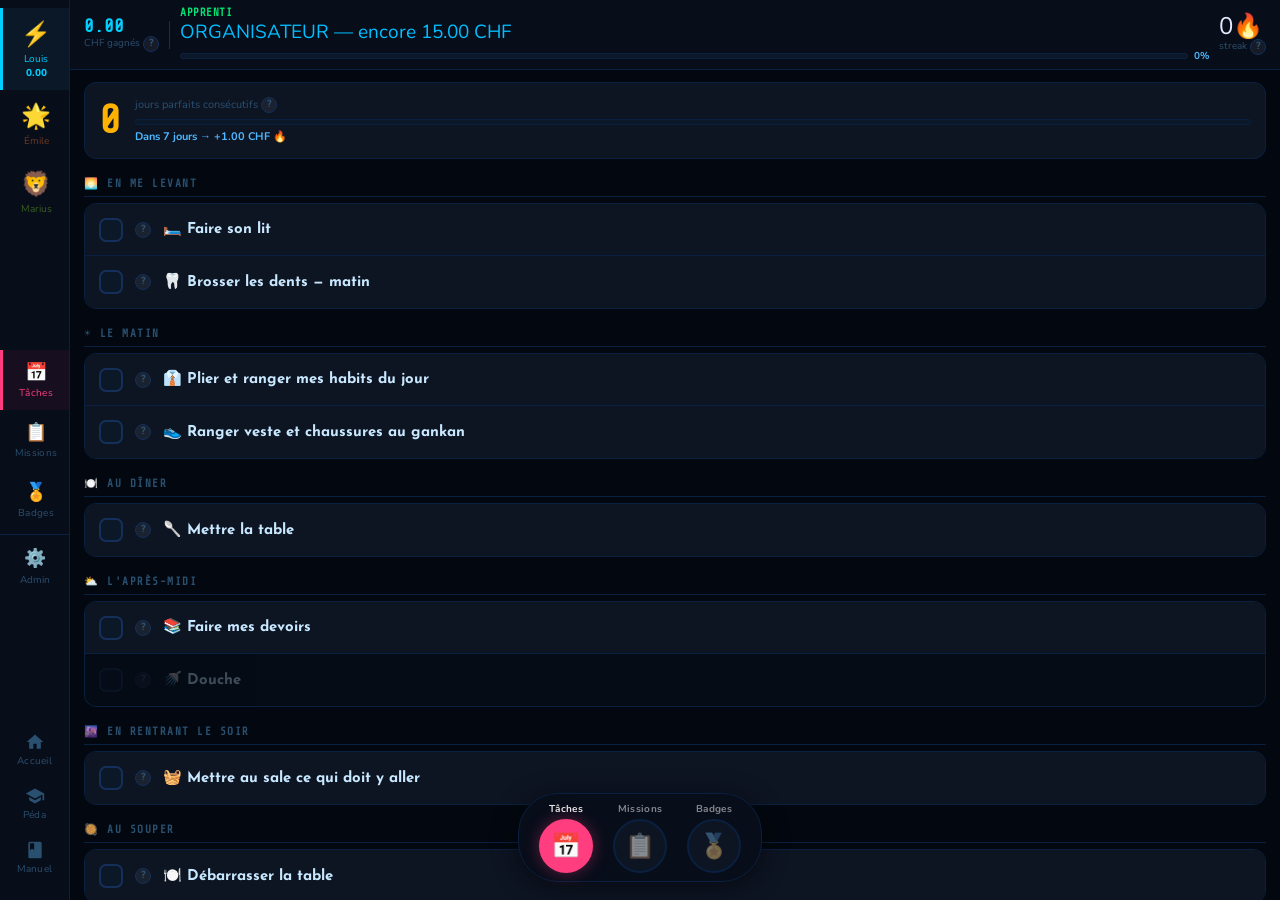
==== commit 3672a324: "Deploy from MissionsHeroes@7f2fa20" ====
--- a/app.html
+++ b/app.html
@@ -33,6 +33,7 @@
         ? '03001dbe-81f6-4b23-8f95-ed7e207df4ad'
         : '4483a812-2f12-49d3-9d0b-b7014df81b40';
   </script>
+<script src="js/trial.js"></script>
 </head>
 <body>
 
@@ -81,14 +82,16 @@
         </div>
         <div class="sb-sep"></div>
         <div class="sb-level">
-          <div class="sb-lvl-name" id="sb-lvl"></div>
+          <div class="sb-lvl-labels">
+            <div class="sb-lvl-name" id="sb-lvl"></div>
+            <div class="sb-lvl-next" id="sb-next"></div>
+          </div>
           <div class="sb-prog-row">
             <div class="sb-prog-track">
               <div class="sb-prog-fill" id="sb-bar" style="width:0%"></div>
             </div>
             <div class="sb-prog-pct" id="sb-pct">0%</div>
           </div>
-          <div style="font-size:var(--fs-xs);color:var(--muted);margin-top:2px" id="sb-next"></div>
         </div>
         <div>
           <div class="sb-streak" id="sb-streak">0🔥</div>
--- a/css/backoffice.css
+++ b/css/backoffice.css
@@ -23,8 +23,14 @@
   position: sticky; top: 0; z-index: 5;
 }
 
-.bo-title { font-family: var(--font-title, 'Share Tech Mono', monospace); font-size: var(--fs-lg); font-weight: 700; color: var(--warning,#ffb300); flex: 1; }
-.bo-close { background: none; border: 1px solid var(--brd,#0a2040); color: var(--text,#c8e8ff); padding: 7px 14px; border-radius: 8px; cursor: pointer; font-family: var(--font-body, 'Nunito', sans-serif); font-weight: 700; font-size: var(--fs-base); }
+.bo-title { font-family: var(--font-title, 'Share Tech Mono', monospace); font-size: var(--fs-lg); font-weight: 700; color: var(--warning,#ffb300); }
+.bo-close { background: none; border: 1px solid var(--brd,#0a2040); color: var(--text,#c8e8ff); padding: 7px 14px; border-radius: 8px; cursor: pointer; font-family: var(--font-body, 'Nunito', sans-serif); font-weight: 700; font-size: var(--fs-base); flex-shrink: 0; }
+.bo-qnav { margin-left: auto; display: none; gap: 6px; }
+@media(orientation:landscape) and (min-width:700px) { .bo-qnav { display: flex; } }
+.bo-qnav a { display: flex; align-items: center; justify-content: center; width: 32px; height: 32px; border-radius: 50%; background: var(--card,#0d1422); border: 1px solid var(--brd,#0a2040); text-decoration: none; transition: border-color .2s, transform .15s; }
+.bo-qnav a:hover { border-color: var(--hi,#00cfff); transform: scale(1.1); }
+.bo-qnav svg { width: 16px; height: 16px; fill: var(--muted,#2a5070); transition: fill .2s; }
+.bo-qnav a:hover svg { fill: var(--hi,#00cfff); }
 .bo-sec { padding: 16px; }
 .bo-sec-title { font-family: var(--font-title, 'Share Tech Mono', monospace); font-size: var(--fs-sm); font-weight: 700; color: var(--hi,#00cfff); letter-spacing: 1px; margin-bottom: 12px; padding-bottom: 6px; border-bottom: 1px solid var(--brd,#0a2040); }
 .bo-row { display: flex; align-items: center; justify-content: space-between; padding: 11px 12px; background: var(--card,#0d1422); border-radius: 9px; margin-bottom: 6px; border: 1px solid var(--brd,#0a2040); gap: 10px; }
